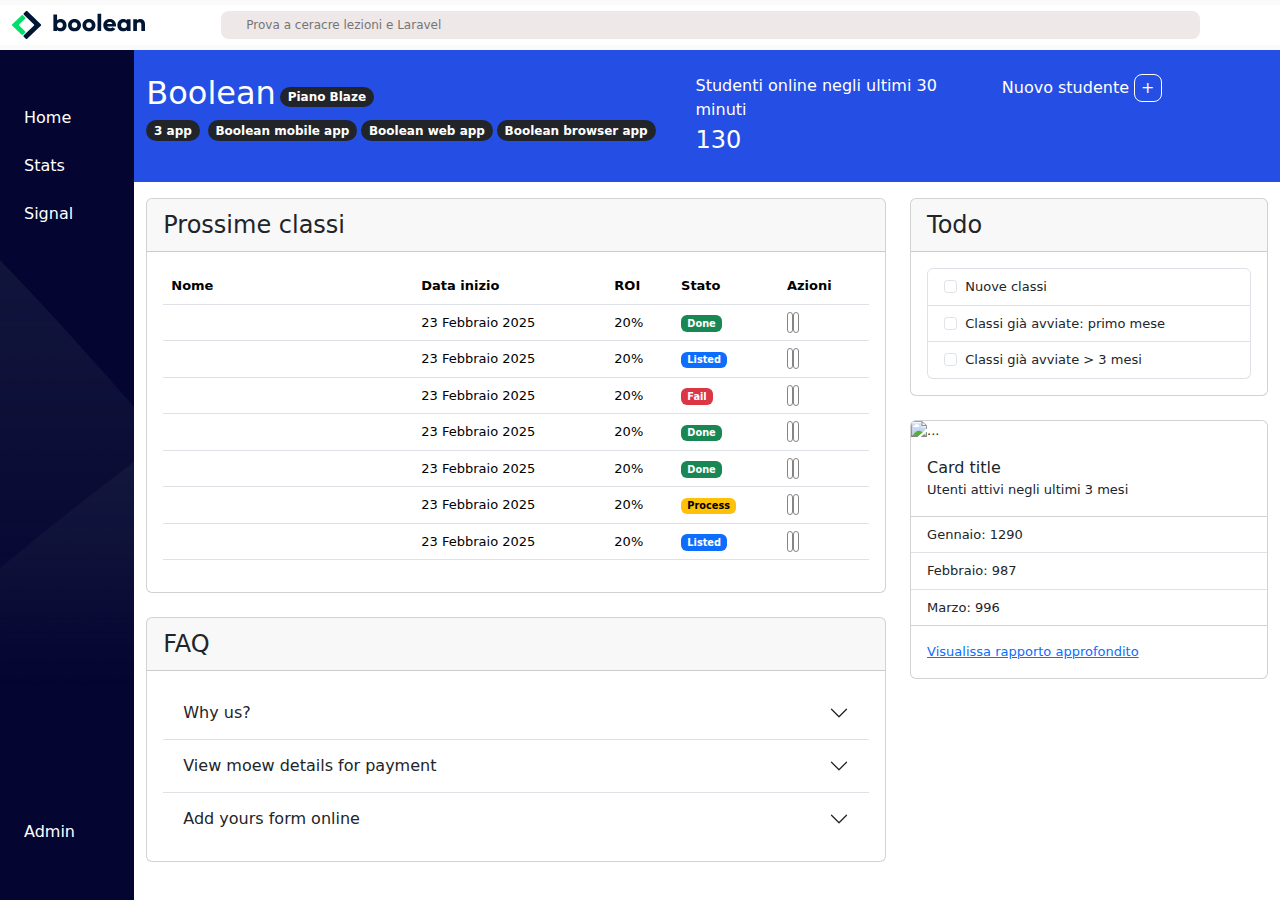
==== index.html @ 249bf042 "ADD: effetti  vari" ====
<!doctype html>
<html lang="en">
  <head>
    <!-- Commento prova commit -->
    <link rel="stylesheet" href="./css/style.css">
    <meta charset="utf-8">
    <meta name="viewport" content="width=device-width, initial-scale=1">
    <title>Bootstrap demo</title>
    <link href="https://cdn.jsdelivr.net/npm/bootstrap@5.3.3/dist/css/bootstrap.min.css" rel="stylesheet" integrity="sha384-QWTKZyjpPEjISv5WaRU9OFeRpok6YctnYmDr5pNlyT2bRjXh0JMhjY6hW+ALEwIH" crossorigin="anonymous">
    <script src="https://kit.fontawesome.com/aa1661fd5d.js" crossorigin="anonymous"></script>
  </head>
  <body>
    <header class="d-flex align-items-center"> <!--header-->
        <div class="container-fluid">
            <div class="row__header row flex-nowrap align-items-center gap-2"> <!--logo-->
                <div class="logo col-2">
                    <img class="logo__mobile d-lg-none" src="./img/mobile-logo.png" alt="">
                    <img class=" logo__desktop d-none d-lg-block" src="./img/logo.svg" alt="">
                </div>
                <div class="input__header col-8 d-flex flex-grow-1"> <!--searchbar-->
                    <i class="fa-solid fa-magnifying-glass align-self-center p-1"></i>
                    <input type="search" placeholder="Prova a ceracre lezioni e Laravel">
                </div>
                <ul class="list-inline d-flex align-items-center m-0 w-auto gap-2 ms-auto fs-5"> <!--lista icone header-->
                    <li class="list-inline-item d-none d-lg-flex">
                        <i class="fa-solid fa-list-ul"></i>
                    </li>
                    <li class="list-inline-item d-none d-lg-flex" >
                        <i class="fa-solid fa-circle-question"></i>
                    </li>
                    <li class="list-inline-item d-none d-lg-flex">
                        <i class="fa-solid fa-ellipsis-vertical"></i>
                    </li>
                    <li class="icon__menu list-inline-item d-flex text-warning">  <!--icona sempre arancione-->
                        <i class="fa-solid fa-bell"></i>
                    </li>
                </ul>
            </div>
        </div>
    </header>
    <div id="app" class="d-flex">
        <aside class="d-flex justify-content-center justify-content-lg-start py-5"> <!--sidebar laterale-->
            <ul class="list-inline d-flex flex-column gap-2 px-3 m-0"> <!--menu a lista-->
                <li class="bg__hover list-inline-item p-2">
                    <i class="fa-solid fa-house"></i>
                    <span class="d-none d-lg-inline">Home</span>
                </li>
                <li class="bg__hover list-inline-item p-2">
                    <i class="fa-solid fa-chart-line"></i>
                    <span class="d-none d-lg-inline">Stats</span>
                </li>
                <li class="bg__hover list-inline-item p-2">
                    <i class="fa-solid fa-signal"></i>
                    <span class="d-none d-lg-inline">Signal</span>
                </li>
                <li class="bg__hover list-inline-item mt-auto p-2"> <!--elemento lista margin-top: auto-->
                    <i class="fa-solid fa-gear"></i>
                    <span class="d-none d-lg-inline">Admin</span>
                </li>
            </ul>
        </aside>
        <main>
            <section class="main__bar py-4">
                <div class="container-fluid">
                    <div class="row flex-column gap-3 flex-md-row justify-content-lg-between">
                        <div class="col text-white order-md-2">
                            <div>
                                <span class="fs-7">Nuovo studente</span>
                                <button>+</button>
                            </div>
                        </div>
                        <div class="col d-flex text-white">
                            <div>
                                <div class="d-flex align-items-center gap-1">
                                    <h2>Boolean</h2>
                                    <span class="badge rounded-pill text-bg-dark">Piano Blaze</span>
                                </div>
                                <div class="d-flex gap-1">
                                    <span class="badge rounded-pill text-bg-dark">3 app</span>
                                    <i class="fa-solid fa-angles-right"></i>
                                    <span class="badge rounded-pill text-bg-dark d-lg-none">+</span>
                                    <span class="badge rounded-pill text-bg-dark d-none d-lg-flex">Boolean mobile app</span>
                                    <span class="badge rounded-pill text-bg-dark d-none d-lg-flex">Boolean web app</span>
                                    <span class="badge rounded-pill text-bg-dark d-none d-lg-flex">Boolean browser app</span>
                                </div>
                            </div>
                        </div>
                        <div class="col text-white">
                            <div>
                                Studenti online negli ultimi 30 minuti
                            </div>
                            <span class="fs-4">130</span>
                        </div>
                    </div>
                </div>
            </section>
            <section>
                <div class="container-fluid"> <!--container card main-->
                    <div class="font__row row">
                        <div class="col-12 col-lg-8 gy-3">
                            <div class="card">
                                <div class="card-header fs-4"> <!--tab prime classi-->
                                  Prossime classi
                                </div>
                                <div class="card-body">
                                    <table class="table">
                                        <thead>
                                          <tr>
                                            <th class="th__large" scope="col">Nome</th>
                                            <th class="d-none d-md-table-cell" scope="col">Data inizio</th>
                                            <th class="d-none d-md-table-cell" scope="col">ROI</th>
                                            <th scope="col">Stato</th>
                                            <th scope="col">Azioni</th>
                                          </tr>
                                        </thead>
                                        <tbody>
                                          <tr>
                                            <th scope="row">
                                                <i class="fa-solid fa-code text-primary"></i>
                                            </th>
                                            <td class="d-none d-md-table-cell">23 Febbraio 2025</td>
                                            <td class="d-none d-md-table-cell">20%</td>
                                            <td>
                                                <div class="badge text-bg-success">
                                                    Done
                                                </div>
                                            </td>
                                            <td>
                                                <div class="edit__icon">
                                                    <i class="fa-solid fa-trash-can"></i>
                                                    <i class="fa-solid fa-pencil"></i>
                                                </div>
                                            </td>
                                          </tr>
                                          <tr>
                                            <th scope="row">
                                                <i class="fa-solid fa-code text-primary"></i>
                                            </th>
                                            <td class="d-none d-md-table-cell">23 Febbraio 2025</td>
                                            <td class="d-none d-md-table-cell">20%</td>
                                            <td>
                                                <div class="badge text-bg-primary">
                                                    Listed
                                                </div>
                                            </td>
                                            <td>
                                                <div class="edit__icon">
                                                    <i class="fa-solid fa-trash-can"></i>
                                                    <i class="fa-solid fa-pencil"></i>
                                                </div>
                                            </td>
                                          </tr>
                                          <tr>
                                            <th scope="row">
                                                <i class="fa-solid fa-code text-primary"></i>
                                            </th>
                                            <td class="d-none d-md-table-cell">23 Febbraio 2025</td>
                                            <td class="d-none d-md-table-cell">20%</td>
                                            <td>
                                                <div class="badge text-bg-danger">
                                                    Fail
                                                </div>
                                            </td>
                                            <td>
                                                <div class="edit__icon">
                                                    <i class="fa-solid fa-trash-can"></i>
                                                    <i class="fa-solid fa-pencil"></i>
                                                </div>
                                            </td>
                                          </tr>
                                          <tr>
                                            <th scope="row">
                                                <i class="fa-solid fa-code text-primary"></i>
                                            </th>
                                            <td class="d-none d-md-table-cell">23 Febbraio 2025</td>
                                            <td class="d-none d-md-table-cell">20%</td>
                                            <td>
                                                <div class="badge text-bg-success">
                                                    Done
                                                </div>
                                            </td>
                                            <td>
                                                <div class="edit__icon">
                                                    <i class="fa-solid fa-trash-can"></i>
                                                    <i class="fa-solid fa-pencil"></i>
                                                </div>
                                            </td>
                                          </tr>
                                          <tr>
                                            <th scope="row">
                                                <i class="fa-solid fa-code text-primary"></i>
                                            </th>
                                            <td class="d-none d-md-table-cell">23 Febbraio 2025</td>
                                            <td class="d-none d-md-table-cell">20%</td>
                                            <td>
                                                <div class="badge text-bg-success">
                                                    Done
                                                </div>
                                            </td>
                                            <td>
                                                <div class="edit__icon">
                                                    <i class="fa-solid fa-trash-can"></i>
                                                    <i class="fa-solid fa-pencil"></i>
                                                </div>
                                            </td>
                                          </tr>
                                          <tr>
                                            <th scope="row">
                                                <i class="fa-solid fa-code text-primary"></i>
                                            </th>
                                            <td class="d-none d-md-table-cell">23 Febbraio 2025</td>
                                            <td class="d-none d-md-table-cell">20%</td>
                                            <td>
                                                <div class="badge text-bg-warning">
                                                    Process
                                                </div>
                                            </td>
                                            <td>
                                                <div class="edit__icon">
                                                    <i class="fa-solid fa-trash-can"></i>
                                                    <i class="fa-solid fa-pencil"></i>
                                                </div>
                                            </td>
                                            <tr>
                                                <th scope="row">
                                                    <i class="fa-solid fa-code text-primary"></i>
                                                </th>
                                                <td class="d-none d-md-table-cell">23 Febbraio 2025</td>
                                                <td class="d-none d-md-table-cell">20%</td>
                                                <td>
                                                    <div class="badge text-bg-primary">
                                                        Listed
                                                    </div>
                                                </td>
                                                <td>
                                                    <div class="edit__icon">
                                                        <i class="fa-solid fa-trash-can"></i>
                                                        <i class="fa-solid fa-pencil"></i>
                                                    </div>
                                                </td>
                                              </tr></tr>
            
                                        </tbody>
                                      </table>
                                </div>
                            </div>

                            <div class="card mt-4"> <!--accordion faq-->
                                <div class="card-header fs-4">
                                  FAQ
                                </div>
                                <div class="card-body">
                                    <div class="accordion accordion-flush" id="accordionFlushExample">
                                        <div class="accordion-item">
                                          <h2 class="accordion-header">
                                            <button class="accordion-button collapsed" type="button" data-bs-toggle="collapse" data-bs-target="#flush-collapseOne" aria-expanded="false" aria-controls="flush-collapseOne">
                                              Why us?
                                            </button>
                                          </h2>
                                          <div id="flush-collapseOne" class="accordion-collapse collapse" data-bs-parent="#accordionFlushExample">
                                            <div class="accordion-body">Placeholder content for this accordion, which is intended to demonstrate the <code>.accordion-flush</code> class. This is the first item's accordion body.</div>
                                          </div>
                                        </div>
                                        <div class="accordion-item">
                                          <h2 class="accordion-header">
                                            <button class="accordion-button collapsed" type="button" data-bs-toggle="collapse" data-bs-target="#flush-collapseTwo" aria-expanded="false" aria-controls="flush-collapseTwo">
                                              View moew details for payment
                                            </button>
                                          </h2>
                                          <div id="flush-collapseTwo" class="accordion-collapse collapse" data-bs-parent="#accordionFlushExample">
                                            <div class="accordion-body">Placeholder content for this accordion, which is intended to demonstrate the <code>.accordion-flush</code> class. This is the second item's accordion body. Let's imagine this being filled with some actual content.</div>
                                          </div>
                                        </div>
                                        <div class="accordion-item">
                                          <h2 class="accordion-header">
                                            <button class="accordion-button collapsed" type="button" data-bs-toggle="collapse" data-bs-target="#flush-collapseThree" aria-expanded="false" aria-controls="flush-collapseThree">
                                              Add yours form online
                                            </button>
                                          </h2>
                                          <div id="flush-collapseThree" class="accordion-collapse collapse" data-bs-parent="#accordionFlushExample">
                                            <div class="accordion-body">Placeholder content for this accordion, which is intended to demonstrate the <code>.accordion-flush</code> class. This is the third item's accordion body. Nothing more exciting happening here in terms of content, but just filling up the space to make it look, at least at first glance, a bit more representative of how this would look in a real-world application.</div>
                                          </div>
                                        </div>
                                      </div>
                                </div>
                              </div>
                        </div>
                        <div class="col-12 col-lg-4">
                            <div class="card mt-3">  <!--card todo-->
                                <div class="card-header fs-4">
                                  Todo
                                </div>
                                <div class="card-body">
                                    <ul class="list-group">
                                        <li class="list-group-item">
                                          <input class="form-check-input me-1" type="checkbox" value="" id="firstCheckbox">
                                          <label class="form-check-label" for="firstCheckbox">Nuove classi</label>
                                        </li>
                                        <li class="list-group-item">
                                          <input class="form-check-input me-1" type="checkbox" value="" id="secondCheckbox">
                                          <label class="form-check-label" for="secondCheckbox">Classi già avviate: primo mese</label>
                                        </li>
                                        <li class="list-group-item">
                                          <input class="form-check-input me-1" type="checkbox" value="" id="thirdCheckbox">
                                          <label class="form-check-label" for="thirdCheckbox">Classi già avviate > 3 mesi</label>
                                        </li>
                                      </ul>
                                </div>
                            </div>

                            <div class="card mt-4"> <!--grafico rapporto ultimi mesi-->
                                <img src="https://www.mathe-lerntipps.de/wp-content/uploads/2018/04/1434631408_Histogramm.png" class="card-img-top" alt="...">
                                <div class="card-body">
                                  <span class="card-title fs-6">Card title</span>
                                  <p class="card-text">Utenti attivi negli ultimi 3 mesi</p>
                                </div>
                                <ul class="list-group list-group-flush">
                                  <li class="list-group-item">Gennaio: 1290</li>
                                  <li class="list-group-item">Febbraio: 987</li>
                                  <li class="list-group-item">Marzo: 996</li>
                                </ul>
                                <div class="card-body">
                                  <a href="#" class="card-link">Visualissa rapporto approfondito</a>
                                  
                                </div>
                              </div>
                        </div>
                    </div>
                </div>
            </section>
            
        </main>
    </div>
    <script src="https://cdn.jsdelivr.net/npm/bootstrap@5.3.3/dist/js/bootstrap.bundle.min.js" integrity="sha384-YvpcrYf0tY3lHB60NNkmXc5s9fDVZLESaAA55NDzOxhy9GkcIdslK1eN7N6jIeHz" crossorigin="anonymous"></script>
  </body>
</html>
---- css/style.css ----
/* mobile-first bootstrap */
/* reset */

ul, li, menu{
    list-style: none;
}

/* header */
header{
    height: 50px;
    background-color: rgb(250, 250, 250);
}

.row__header{
    background-color: white;
    height: 40px;
}

.logo__mobile{
    max-width: 40px;
}


.input__header{
    background-color: rgb(239, 232, 232);
    border: none;
    border-radius:8px;
    font-size: 12px;
}

.input__header input{
    width: 100%;
    padding: 5px;
    background-color:transparent;
    border: none;
    outline: none;

}


/* ID:#APP */

#app{
    height: calc(100vh -50px);
}


/* ASIDE */

aside{
    width: 80px;
    height: calc(100vh - 50px);
    color: white;
    background-color: rgb(5, 5, 49);
    background-image: url(../img/sidebar-bg.png);
    background-position: center;
    background-size: cover;
    
}

.bg__hover:hover{
    background-color: rgb(199, 193, 193);
    color: rgb(83, 81, 81);
}


.icon__bottom{
    margin-top: auto;
}


/* media query aside */
@media (min-width:992px){
    aside{
        width: 150px;
        justify-content: flex-start;
    }
}

/* SECTION MAIN__BAR */
main{
    width: 100%;
    height: calc(100vh - 50px);
    overflow: auto;
    
}

.main__bar{
    background-color: rgb(37, 78, 228);
}

.main__bar button{
    border: 1px solid white;
    background-color: transparent;
    color: white;
    border-radius: 8px;
}

/* FIRST CARD. prime classi */

.font__row{
    font-size: 13px;
}

.th__large{
    width: 250px;
}

.edit__icon i{
     color: rgb(135, 132, 132);
     padding: 2px;
     border: 1px solid  rgb(135, 132, 132);
     border-radius: 5px;
}
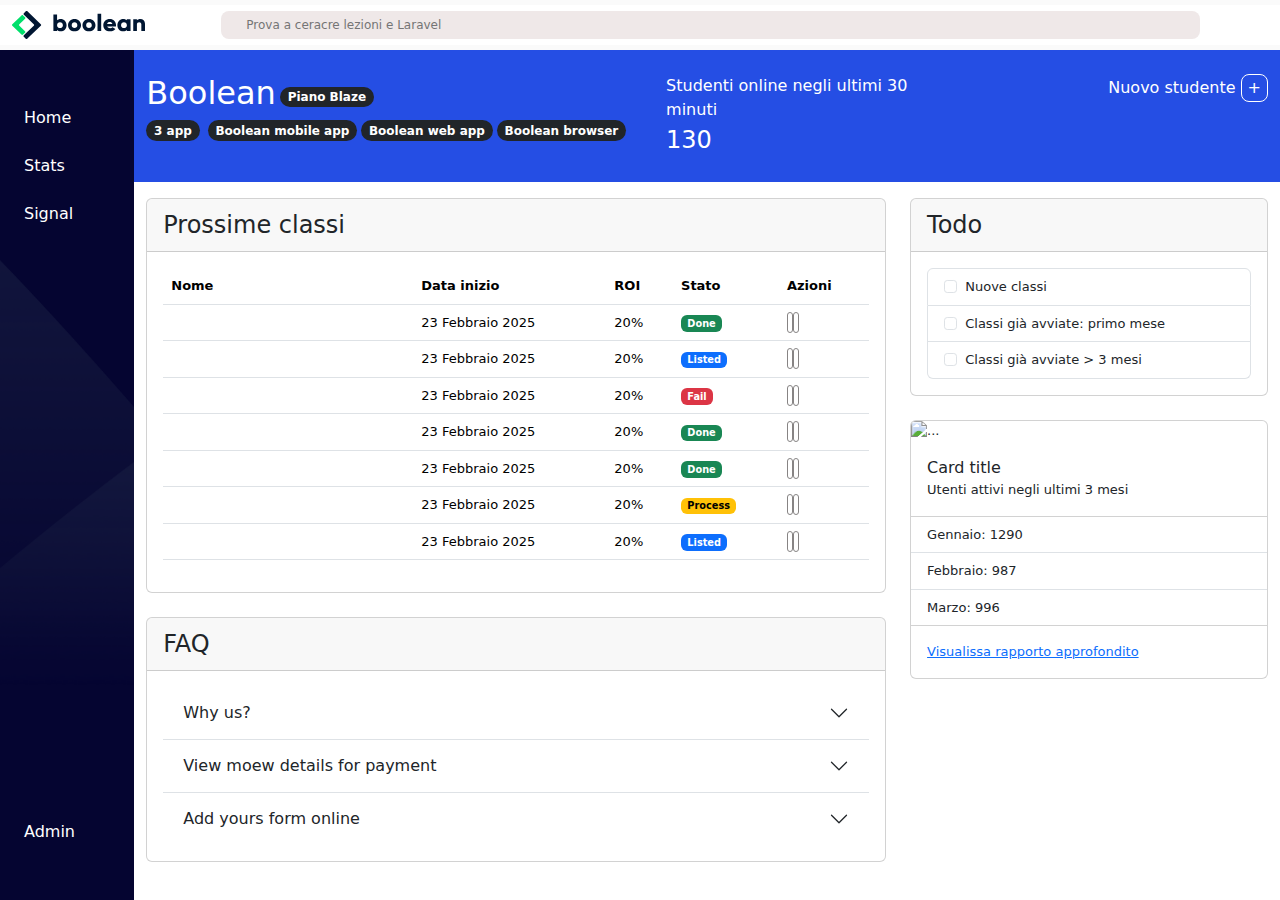
==== commit 120dc1a2: "ADD:prove forma" ====
--- a/index.html
+++ b/index.html
@@ -31,8 +31,15 @@
                     <li class="list-inline-item d-none d-lg-flex">
                         <i class="fa-solid fa-ellipsis-vertical"></i>
                     </li>
-                    <li class="icon__menu list-inline-item d-flex text-warning">  <!--icona sempre arancione-->
-                        <i class="fa-solid fa-bell"></i>
+                    <li class="icon__menu list-inline-item text-warning dropdown">  <!--icona sempre arancione-->
+                        <span type="button" data-bs-toggle="dropdown" aria-expanded="false">
+                            <i class="fa-solid fa-bell"></i>
+                        </span>
+                        <ul class="dropdown-menu fs-7">
+                            <li><a class="dropdown-item" href="#">Action</a></li>
+                            <li><a class="dropdown-item" href="#">Another action</a></li>
+                            <li><a class="dropdown-item" href="#">Something else here</a></li>
+                          </ul>
                     </li>
                 </ul>
             </div>
@@ -60,10 +67,10 @@
             </ul>
         </aside>
         <main>
-            <section class="main__bar py-4">
+            <section class="main__bar py-4"> <!--toolbar blue-->
                 <div class="container-fluid">
                     <div class="row flex-column gap-3 flex-md-row justify-content-lg-between">
-                        <div class="col text-white order-md-2">
+                        <div class="col d-flex justify-content-end text-white order-md-2">
                             <div>
                                 <span class="fs-7">Nuovo studente</span>
                                 <button>+</button>
@@ -81,7 +88,7 @@
                                     <span class="badge rounded-pill text-bg-dark d-lg-none">+</span>
                                     <span class="badge rounded-pill text-bg-dark d-none d-lg-flex">Boolean mobile app</span>
                                     <span class="badge rounded-pill text-bg-dark d-none d-lg-flex">Boolean web app</span>
-                                    <span class="badge rounded-pill text-bg-dark d-none d-lg-flex">Boolean browser app</span>
+                                    <span class="badge rounded-pill text-bg-dark d-none d-lg-flex">Boolean browser</span>
                                 </div>
                             </div>
                         </div>
--- a/css/style.css
+++ b/css/style.css
@@ -61,6 +61,8 @@
 .bg__hover:hover{
     background-color: rgb(199, 193, 193);
     color: rgb(83, 81, 81);
+    border-radius: 5px;
+    
 }
 
 
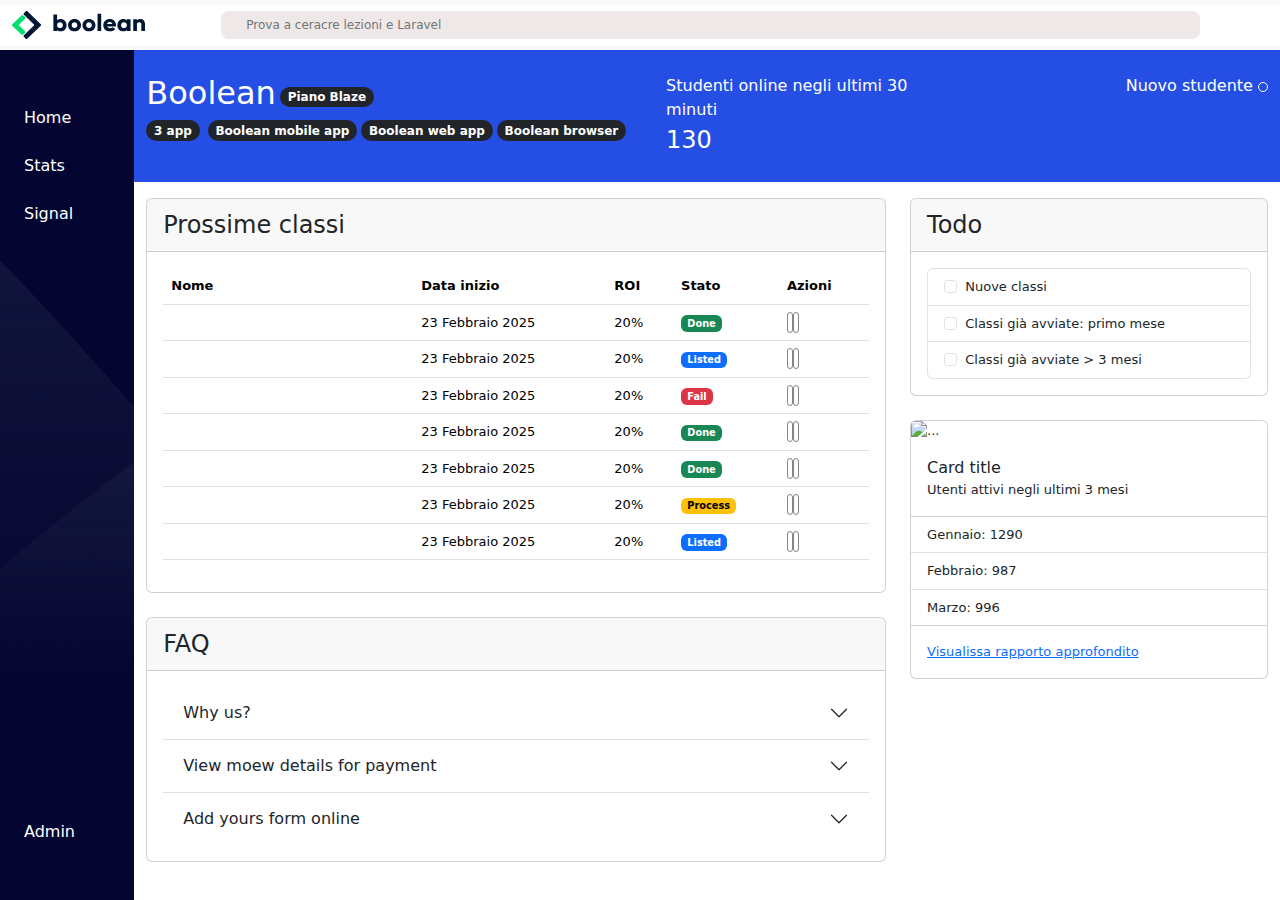
==== commit ae8bfdf8: "ADD:OFFCANVAS" ====
--- a/index.html
+++ b/index.html
@@ -73,7 +73,98 @@
                         <div class="col d-flex justify-content-end text-white order-md-2">
                             <div>
                                 <span class="fs-7">Nuovo studente</span>
-                                <button>+</button>
+                                <button class="btn p-1" type="button" data-bs-toggle="offcanvas" data-bs-target="#staticBackdrop" aria-controls="staticBackdrop">
+                                    <i class="fa-solid fa-user-plus"></i>
+                                </button>
+                                <!--OFFCANVAS BUTTON +-->
+                                <div class="body-offcanvas offcanvas offcanvas-end" data-bs-backdrop="static" tabindex="-1" id="staticBackdrop" aria-labelledby="staticBackdropLabel">
+                                    <div class="offcanvas-header">
+                                      <h5 class="offcanvas-title" id="staticBackdropLabel">Inserisci nuovo studente</h5>
+                                      <button type="button" class="btn-close" data-bs-dismiss="offcanvas" aria-label="Close"></button>
+                                    </div>
+                                    <div class="offcanvas-body">
+                                        <form action="" method="get">
+                                            <div class="row">
+                                                <div class="col-12 col-md-6 py-2">
+                                                    <div>
+                                                        <label for="" class="form-label">Nome</label> 
+                                                    </div>
+                                                    <input class="w-100" type="text">
+                                                </div>
+                                                <div class="col-12 col-md-6 py-2">
+                                                    <div>
+                                                        <label for="" class="form-label">Cognome</label> 
+                                                    </div>
+                                                    <input class="w-100" type="text">
+                                                </div>
+                                                <div class="col-12 col-md-6 py-2">
+                                                    <div>
+                                                        <label for="" class="form-label">Email</label> 
+                                                    </div>
+                                                    <input class="w-100" type="email">
+                                                </div>
+                                                <div class="col-12 col-md-6 py-2">
+                                                    <div>
+                                                        <label for="" class="form-label">Password</label> 
+                                                    </div>
+                                                    <input class="w-100" type="password">
+                                                </div>
+                                                <div class="col-12 py-2">
+                                                    <div>
+                                                        <label for="" class="form-label">indirizzo</label> 
+                                                    </div>
+                                                    <input class="w-100" type="text">
+                                                </div>
+                                                <div class="row py-2">
+                                                    <div class="col-12 col-md-6 mt-3">
+                                                        <div>
+                                                            <label for="" class="form-label">Città</label>
+                                                        </div>
+                                                        <input class="w-100" type="text">
+                                                    </div>
+                                                    
+                        
+                                                    <div class="col-12 col-md-4 mt-3">
+                                                        <div>
+                                                            <label for="" class="form-label">Stato</label>
+                                                        </div>
+                                                        <select class="select-height form-select p-0" aria-label="Default select example">
+                                                            <option selected>Scegli..</option>
+                                                            <option value="1">One</option>
+                                                            <option value="2">Two</option>
+                                                            <option value="3">Three</option>
+                                                          </select>
+                                                    </div>
+                                                    
+                        
+                                                    <div class="col-12 col-md-2 mt-3">
+                                                        <div>
+                                                            <label for="" class="form-label">CAP</label>
+                                                        </div>
+                                                         <input class="w-100" type="text">
+                                                    </div>
+                                                    
+                                                </div>
+                                                <div class="col-12">
+                                                    <div>
+                                                        <label for="" class="form-label">Foto</label>
+                                                    </div>
+                                                    <div class="input-group">
+                                                        <input type="file" class="form-control" id="inputGroupFile04" aria-describedby="inputGroupFileAddon04" aria-label="Upload">
+                                                        
+                                                      </div>
+                                                </div>
+                                                <div class="mt-3">
+                                                    <input type="checkbox"> Spunta per proseguire
+                                                </div>
+                                                <div class="mt-3">
+                                                    <button type="button" class="btn btn-primary p-1">Salva</button>
+                                                    <button type="button" class="btn btn-warning text-dark p-1">Scarta</button>
+                                                </div>
+                                            </div>
+                                        </form>
+                                    </div>
+                                </div>
                             </div>
                         </div>
                         <div class="col d-flex text-white">
--- a/css/style.css
+++ b/css/style.css
@@ -62,7 +62,7 @@
     background-color: rgb(199, 193, 193);
     color: rgb(83, 81, 81);
     border-radius: 5px;
-    
+
 }
 
 
@@ -79,7 +79,7 @@
     }
 }
 
-/* SECTION MAIN__BAR */
+/* SECTION MAIN__BAR azzurra */
 main{
     width: 100%;
     height: calc(100vh - 50px);
@@ -115,5 +115,34 @@
      border-radius: 5px;
 }
 
+/* OFFCANVAS */
+
+.body-offcanvas.offcanvas.offcanvas-end{
+    width: 100%;
+}
 
 
+
+@media (min-width:768px){
+    .body-offcanvas.offcanvas.offcanvas-end{
+        width: 100%;
+    }
+}
+
+@media (min-width:992px){
+    .body-offcanvas.offcanvas.offcanvas-end{
+        width: 600px;
+    }
+}
+
+.select-height{
+    height: 30px;
+    
+}
+
+
+
+
+
+
+
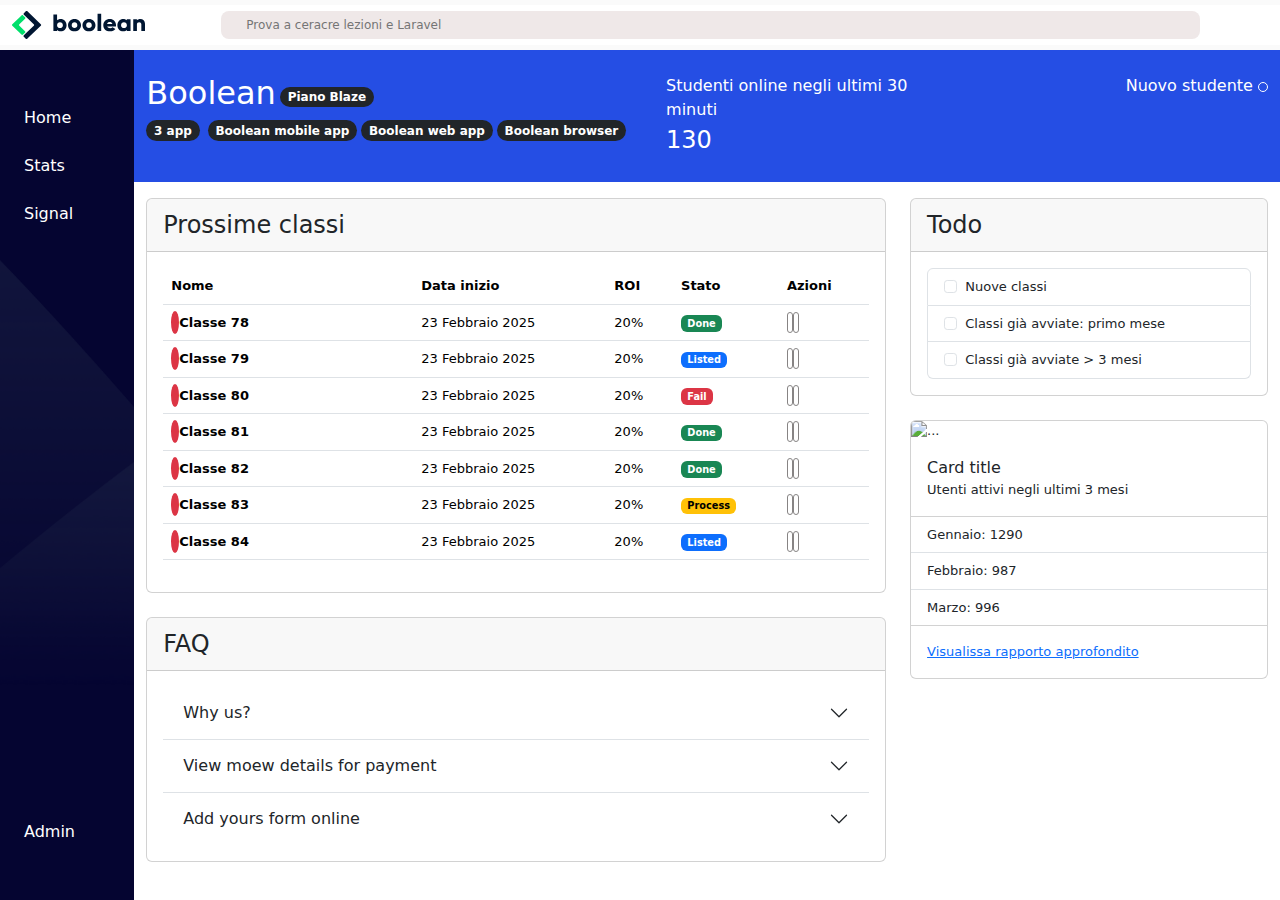
==== commit a3d73d10: "ADD: fantasia icon prima tabella prosime classi" ====
--- a/index.html
+++ b/index.html
@@ -158,15 +158,15 @@
                                                     <input type="checkbox"> Spunta per proseguire
                                                 </div>
                                                 <div class="mt-3">
-                                                    <button type="button" class="btn btn-primary p-1">Salva</button>
-                                                    <button type="button" class="btn btn-warning text-dark p-1">Scarta</button>
+                                                    <button type="button" class="bedge text-bg-primary">Salva</button>
+                                                    <button type="button" class="bedge text-bg-warning text-dark ">Scarta</button>
                                                 </div>
                                             </div>
                                         </form>
                                     </div>
                                 </div>
                             </div>
-                        </div>
+                        </div> <!--fine OFFCANVAS-->
                         <div class="col d-flex text-white">
                             <div>
                                 <div class="d-flex align-items-center gap-1">
@@ -197,7 +197,7 @@
                     <div class="font__row row">
                         <div class="col-12 col-lg-8 gy-3">
                             <div class="card">
-                                <div class="card-header fs-4"> <!--tab prime classi-->
+                                <div class="card-header fs-4"> <!--tabella prime classi-->
                                   Prossime classi
                                 </div>
                                 <div class="card-body">
@@ -214,7 +214,8 @@
                                         <tbody>
                                           <tr>
                                             <th scope="row">
-                                                <i class="fa-solid fa-code text-primary"></i>
+                                                <i class="fa-solid fa-code w-auto p-1 text-white bg-danger rounded-circle"></i>
+                                                <span>Classe 78</span>
                                             </th>
                                             <td class="d-none d-md-table-cell">23 Febbraio 2025</td>
                                             <td class="d-none d-md-table-cell">20%</td>
@@ -232,7 +233,8 @@
                                           </tr>
                                           <tr>
                                             <th scope="row">
-                                                <i class="fa-solid fa-code text-primary"></i>
+                                                <i class="fa-solid fa-code w-auto p-1 text-white bg-danger rounded-circle"></i>
+                                                <span>Classe 79</span>
                                             </th>
                                             <td class="d-none d-md-table-cell">23 Febbraio 2025</td>
                                             <td class="d-none d-md-table-cell">20%</td>
@@ -250,7 +252,8 @@
                                           </tr>
                                           <tr>
                                             <th scope="row">
-                                                <i class="fa-solid fa-code text-primary"></i>
+                                                <i class="fa-solid fa-code w-auto p-1 text-white bg-danger rounded-circle"></i>
+                                                <span>Classe 80</span>
                                             </th>
                                             <td class="d-none d-md-table-cell">23 Febbraio 2025</td>
                                             <td class="d-none d-md-table-cell">20%</td>
@@ -268,7 +271,8 @@
                                           </tr>
                                           <tr>
                                             <th scope="row">
-                                                <i class="fa-solid fa-code text-primary"></i>
+                                                <i class="fa-solid fa-code w-auto p-1 text-white bg-danger rounded-circle"></i>
+                                                <span>Classe 81</span>
                                             </th>
                                             <td class="d-none d-md-table-cell">23 Febbraio 2025</td>
                                             <td class="d-none d-md-table-cell">20%</td>
@@ -286,7 +290,8 @@
                                           </tr>
                                           <tr>
                                             <th scope="row">
-                                                <i class="fa-solid fa-code text-primary"></i>
+                                                <i class="fa-solid fa-code w-auto p-1 text-white bg-danger rounded-circle"></i>
+                                                <span>Classe 82</span>
                                             </th>
                                             <td class="d-none d-md-table-cell">23 Febbraio 2025</td>
                                             <td class="d-none d-md-table-cell">20%</td>
@@ -304,7 +309,8 @@
                                           </tr>
                                           <tr>
                                             <th scope="row">
-                                                <i class="fa-solid fa-code text-primary"></i>
+                                                <i class="fa-solid fa-code w-auto p-1 text-white bg-danger rounded-circle"></i>
+                                                <span>Classe 83</span>
                                             </th>
                                             <td class="d-none d-md-table-cell">23 Febbraio 2025</td>
                                             <td class="d-none d-md-table-cell">20%</td>
@@ -321,7 +327,8 @@
                                             </td>
                                             <tr>
                                                 <th scope="row">
-                                                    <i class="fa-solid fa-code text-primary"></i>
+                                                    <i class="fa-solid fa-code w-auto p-1 text-white bg-danger rounded-circle"></i>
+                                                    <span>Classe 84</span>
                                                 </th>
                                                 <td class="d-none d-md-table-cell">23 Febbraio 2025</td>
                                                 <td class="d-none d-md-table-cell">20%</td>
--- a/css/style.css
+++ b/css/style.css
@@ -108,6 +108,7 @@
     width: 250px;
 }
 
+
 .edit__icon i{
      color: rgb(135, 132, 132);
      padding: 2px;
@@ -131,7 +132,7 @@
 
 @media (min-width:992px){
     .body-offcanvas.offcanvas.offcanvas-end{
-        width: 600px;
+        width: 700px;
     }
 }
 
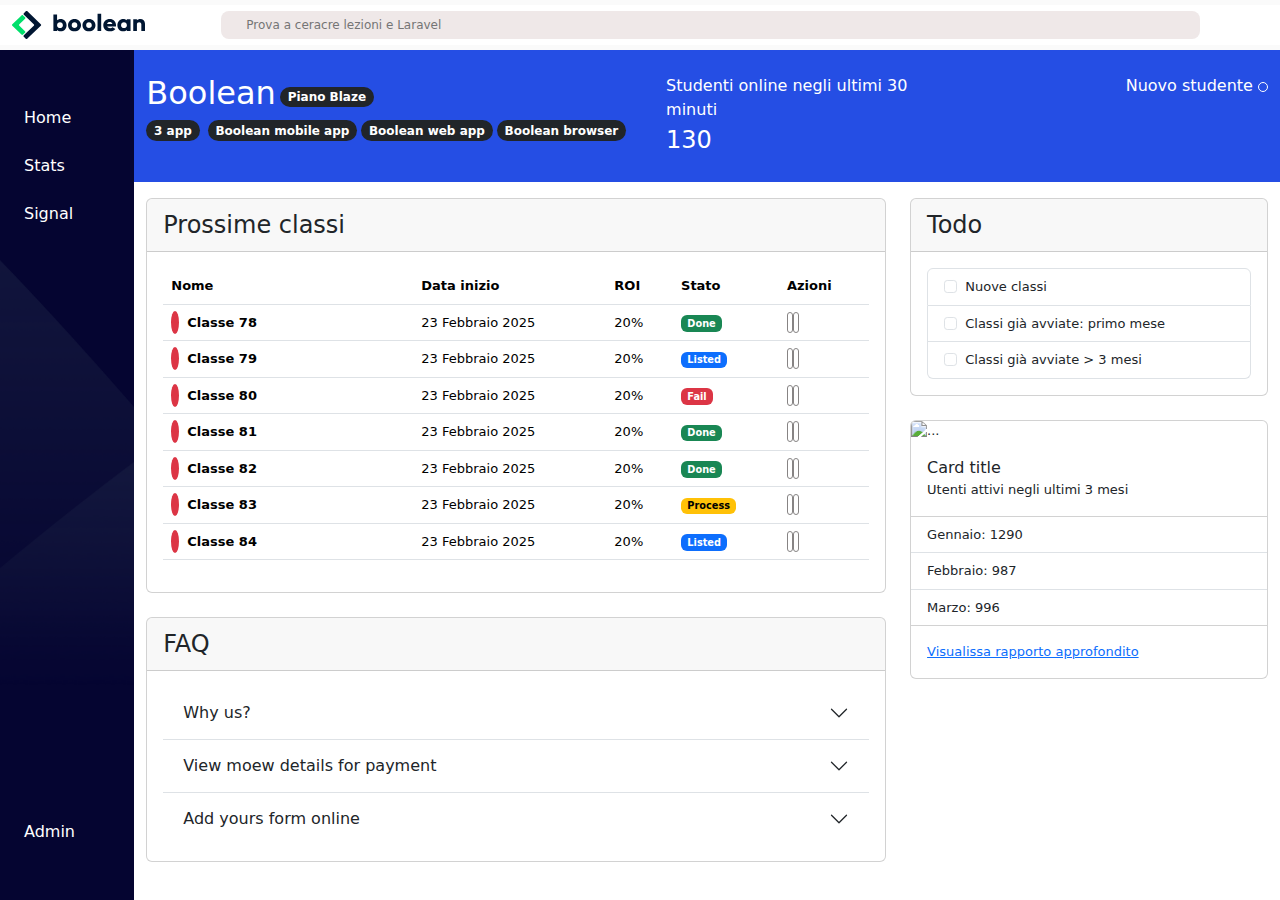
==== commit d9815ecd: "ADD: ms-2 span icon row tabella prossime classi" ====
--- a/index.html
+++ b/index.html
@@ -36,9 +36,9 @@
                             <i class="fa-solid fa-bell"></i>
                         </span>
                         <ul class="dropdown-menu fs-7">
-                            <li><a class="dropdown-item" href="#">Action</a></li>
-                            <li><a class="dropdown-item" href="#">Another action</a></li>
-                            <li><a class="dropdown-item" href="#">Something else here</a></li>
+                            <li><a class="dropdown-item" href="#">Profilo</a></li>
+                            <li><a class="dropdown-item" href="#">Log-out</a></li>
+                            <li><a class="dropdown-item" href="#">Settings</a></li>
                           </ul>
                     </li>
                 </ul>
@@ -70,7 +70,7 @@
             <section class="main__bar py-4"> <!--toolbar blue-->
                 <div class="container-fluid">
                     <div class="row flex-column gap-3 flex-md-row justify-content-lg-between">
-                        <div class="col d-flex justify-content-end text-white order-md-2">
+                        <div class="col d-flex justify-content-md-end text-white order-md-2">
                             <div>
                                 <span class="fs-7">Nuovo studente</span>
                                 <button class="btn p-1" type="button" data-bs-toggle="offcanvas" data-bs-target="#staticBackdrop" aria-controls="staticBackdrop">
@@ -215,7 +215,7 @@
                                           <tr>
                                             <th scope="row">
                                                 <i class="fa-solid fa-code w-auto p-1 text-white bg-danger rounded-circle"></i>
-                                                <span>Classe 78</span>
+                                                <span class="ms-2">Classe 78</span>
                                             </th>
                                             <td class="d-none d-md-table-cell">23 Febbraio 2025</td>
                                             <td class="d-none d-md-table-cell">20%</td>
@@ -234,7 +234,7 @@
                                           <tr>
                                             <th scope="row">
                                                 <i class="fa-solid fa-code w-auto p-1 text-white bg-danger rounded-circle"></i>
-                                                <span>Classe 79</span>
+                                                <span class="ms-2">Classe 79</span>
                                             </th>
                                             <td class="d-none d-md-table-cell">23 Febbraio 2025</td>
                                             <td class="d-none d-md-table-cell">20%</td>
@@ -253,7 +253,7 @@
                                           <tr>
                                             <th scope="row">
                                                 <i class="fa-solid fa-code w-auto p-1 text-white bg-danger rounded-circle"></i>
-                                                <span>Classe 80</span>
+                                                <span class="ms-2">Classe 80</span>
                                             </th>
                                             <td class="d-none d-md-table-cell">23 Febbraio 2025</td>
                                             <td class="d-none d-md-table-cell">20%</td>
@@ -272,7 +272,7 @@
                                           <tr>
                                             <th scope="row">
                                                 <i class="fa-solid fa-code w-auto p-1 text-white bg-danger rounded-circle"></i>
-                                                <span>Classe 81</span>
+                                                <span class="ms-2">Classe 81</span>
                                             </th>
                                             <td class="d-none d-md-table-cell">23 Febbraio 2025</td>
                                             <td class="d-none d-md-table-cell">20%</td>
@@ -291,7 +291,7 @@
                                           <tr>
                                             <th scope="row">
                                                 <i class="fa-solid fa-code w-auto p-1 text-white bg-danger rounded-circle"></i>
-                                                <span>Classe 82</span>
+                                                <span class="ms-2">Classe 82</span>
                                             </th>
                                             <td class="d-none d-md-table-cell">23 Febbraio 2025</td>
                                             <td class="d-none d-md-table-cell">20%</td>
@@ -310,7 +310,7 @@
                                           <tr>
                                             <th scope="row">
                                                 <i class="fa-solid fa-code w-auto p-1 text-white bg-danger rounded-circle"></i>
-                                                <span>Classe 83</span>
+                                                <span class="ms-2">Classe 83</span>
                                             </th>
                                             <td class="d-none d-md-table-cell">23 Febbraio 2025</td>
                                             <td class="d-none d-md-table-cell">20%</td>
@@ -328,7 +328,7 @@
                                             <tr>
                                                 <th scope="row">
                                                     <i class="fa-solid fa-code w-auto p-1 text-white bg-danger rounded-circle"></i>
-                                                    <span>Classe 84</span>
+                                                    <span class="ms-2">Classe 84</span>
                                                 </th>
                                                 <td class="d-none d-md-table-cell">23 Febbraio 2025</td>
                                                 <td class="d-none d-md-table-cell">20%</td>
